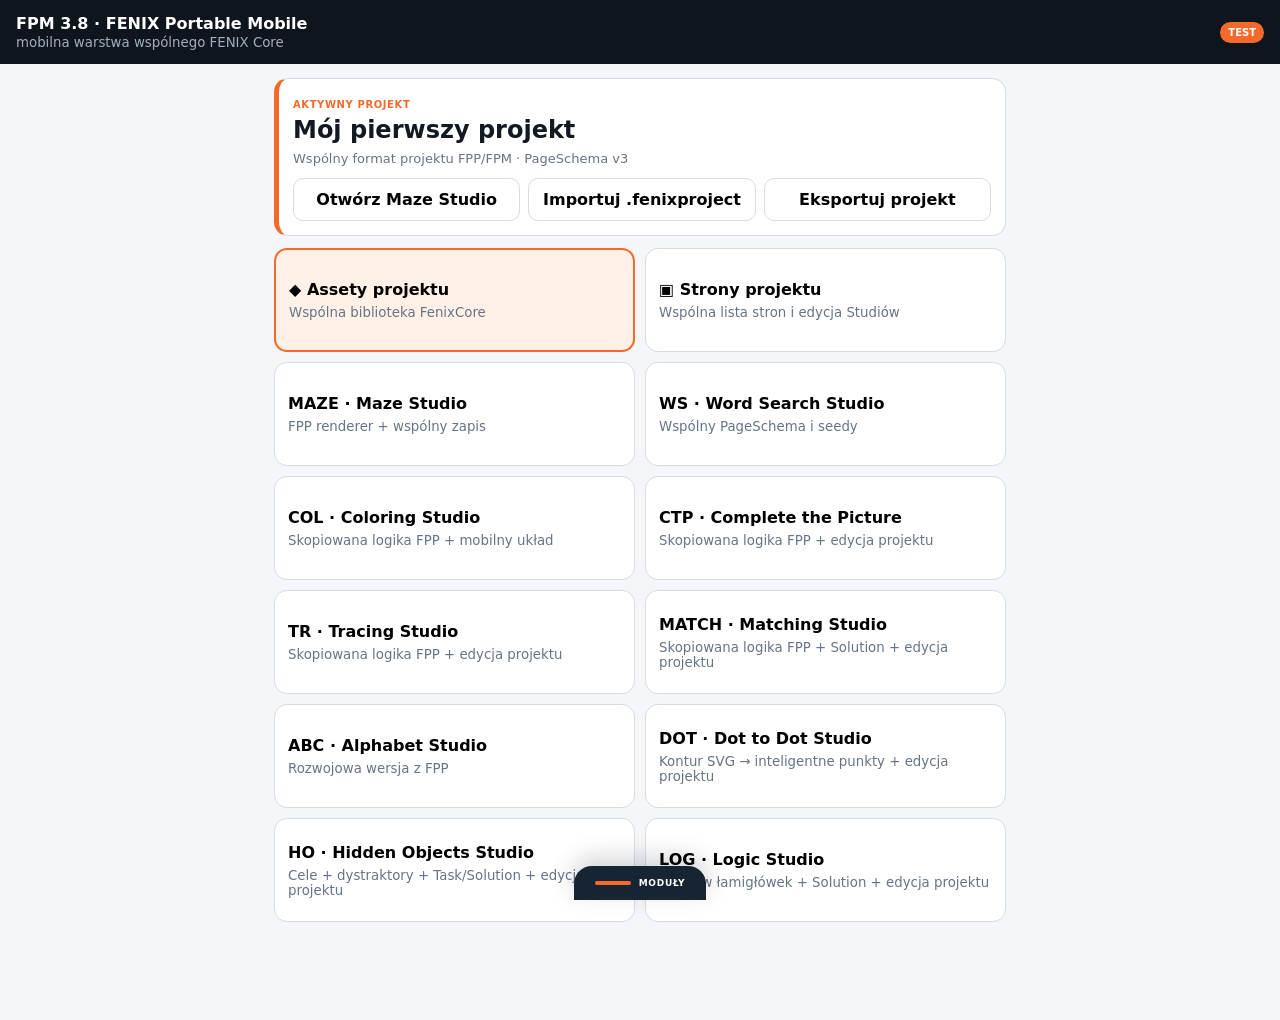
==== index.html @ 890e8851 "Expose Logic Studio on FPM dashboard" ====
<!doctype html><html lang="pl"><head><meta charset="utf-8"><meta name="viewport" content="width=device-width,initial-scale=1,viewport-fit=cover"><meta name="theme-color" content="#0e151c"><title>FPM 3.8 · FENIX Portable Mobile</title><link rel="stylesheet" href="fpm.css?v=13"></head><body><header class="top"><div><strong>FPM 3.8 · FENIX Portable Mobile</strong><small>mobilna warstwa wspólnego FENIX Core</small></div><b>TEST</b></header><nav class="nav"><button class="active" data-view="home">Start</button><button data-view="assets">Assety</button><button data-view="pages">Strony</button><button data-view="maze">Maze</button><button onclick="location.href='word-search.html'">WS</button><button onclick="location.href='coloring.html'">Coloring</button><button onclick="location.href='complete-picture.html'">CTP</button><button onclick="location.href='tracing.html'">Tracing</button><button onclick="location.href='matching.html'">Matching</button><button onclick="location.href='alphabet.html'">Alphabet</button><button onclick="location.href='dot-to-dot.html'">Dot to Dot</button><button onclick="location.href='hidden-objects.html'">Hidden Objects</button><button onclick="location.href='logic.html'">Logic</button></nav><main><section id="home" class="view active"><article class="card hero"><span>AKTYWNY PROJEKT</span><h2 id="projectName">Mój pierwszy projekt</h2><p>Wspólny format projektu FPP/FPM · PageSchema v3</p><div class="actions"><button data-go="maze">Otwórz Maze Studio</button><button id="importProject">Importuj .fenixproject</button><button id="exportProject">Eksportuj projekt</button></div><input id="projectFile" type="file" accept=".fenixproject,.fenixpack,.json,application/json" hidden><div id="projectTransferStatus" class="hint"></div></article><div class="tiles"><button data-go="assets"><b>◆ Assety projektu</b><small>Wspólna biblioteka FenixCore</small></button><button data-go="pages"><b>▣ Strony projektu</b><small>Wspólna lista stron i edycja Studiów</small></button><button data-go="maze"><b>MAZE · Maze Studio</b><small>FPP renderer + wspólny zapis</small></button><button onclick="location.href='word-search.html'"><b>WS · Word Search Studio</b><small>Wspólny PageSchema i seedy</small></button><button onclick="location.href='coloring.html'"><b>COL · Coloring Studio</b><small>Skopiowana logika FPP + mobilny układ</small></button><button onclick="location.href='complete-picture.html'"><b>CTP · Complete the Picture</b><small>Skopiowana logika FPP + edycja projektu</small></button><button onclick="location.href='tracing.html'"><b>TR · Tracing Studio</b><small>Skopiowana logika FPP + edycja projektu</small></button><button onclick="location.href='matching.html'"><b>MATCH · Matching Studio</b><small>Skopiowana logika FPP + Solution + edycja projektu</small></button><button onclick="location.href='alphabet.html'"><b>ABC · Alphabet Studio</b><small>Rozwojowa wersja z FPP</small></button><button onclick="location.href='dot-to-dot.html'"><b>DOT · Dot to Dot Studio</b><small>Kontur SVG → inteligentne punkty + edycja projektu</small></button><button onclick="location.href='hidden-objects.html'"><b>HO · Hidden Objects Studio</b><small>Cele + dystraktory + Task/Solution + edycja projektu</small></button><button onclick="location.href='logic.html'"><b>LOG · Logic Studio</b><small>5 typów łamigłówek + Solution + edycja projektu</small></button></div></section><section id="assets" class="view"><article class="card"><span>ASSETY PROJEKTU</span><h2>Biblioteka projektu</h2><p>Assety zapisują się teraz w FenixCore z rolami Gameplay / Content / Deco.</p><input id="assetInput" type="file" accept="image/*" multiple><div id="assetStatus"></div></article><div id="assetGrid" class="assets"></div></section><section id="pages" class="view"><article class="card"><span>AKTUALNY PROJEKT</span><h2>Strony projektu</h2><p>Każda aktywna strona ma jednoznaczny przycisk Edytuj oraz osobny przycisk Usuń z projektu.</p></article><div id="pageList"></div></section><section id="maze" class="view"><article class="card"><span>MAZE STUDIO · SHARED CORE</span><h2>Projektant labiryntu</h2><p>Mobilny interfejs korzysta z FPP Maze oraz wspólnego FenixCore/PageSchema.</p></article><details open><summary>Treść strony</summary><div class="fields"><label>Tytuł<input id="title" value="Find the Way!"></label><label>Instrukcja<input id="instruction" placeholder="Follow the maze."></label></div></details><details open><summary>Labirynt</summary><div class="fields"><label>Grupa wiekowa<select id="age"><option value="4-6">4–6</option><option value="5-7">5–7</option><option value="6-8">6–8</option></select></label><label>Poziom trudności<select id="difficulty"><option value="easy">Łatwy</option><option value="medium">Średni</option><option value="hard">Trudny</option><option value="custom">Własny</option></select></label><label>Kolumny<input id="cols" type="number" min="6" max="45" value="12"></label><label>Wiersze<input id="rows" type="number" min="8" max="58" value="16"></label><label>Grubość ścian<input id="lineWidth" type="number" min="2" max="12" value="7"></label><label>Start i meta<select id="endpointMode"><option value="random">Losowo</option><option value="left-right">Lewo → prawo</option><option value="top-bottom">Góra → dół</option><option value="corners">Narożniki</option></select></label><label>Styl ścian<select id="wallStyle"><option value="clean">Czyste</option><option value="rounded">Zaokrąglone</option><option value="marker">Marker</option><option value="pencil">Kredka</option><option value="hand">Ręcznie rysowane</option></select></label><label>Seed<input id="seed" type="number" value="1"></label></div><p id="difficultyInfo" class="hint"></p></details><details open><summary>Assety labiryntu</summary><div class="fields"><label>START<select id="startAsset"></select></label><label>Skala START (%)<input id="startScale" type="number" min="40" max="180" value="100"></label><label>META<select id="goalAsset"></select></label><label>Skala META (%)<input id="goalScale" type="number" min="40" max="180" value="100"></label><label>DECO<select id="decoAsset"></select></label><label>Liczba Deco<input id="decoCount" type="number" min="0" max="10" value="0"></label><label>Skala Deco (%)<input id="decoScale" type="number" min="30" max="160" value="80"></label></div></details><details><summary>Układ strony i rozwiązanie</summary><div class="fields"><label>Skala labiryntu (%)<input id="mazeScale" type="number" min="55" max="100" value="92"></label><label>Margines boczny<input id="sideMargin" type="number" min="35" max="150" value="80"></label><label>Margines górny<input id="topMargin" type="number" min="120" max="300" value="170"></label><label>Margines dolny<input id="bottomMargin" type="number" min="55" max="180" value="90"></label><label>Rozwiązanie<select id="solution"><option value="no">Bez rozwiązania</option><option value="yes">Pokaż rozwiązanie</option></select></label></div></details><div class="preview"><canvas id="mazeCanvas" width="900" height="1165"></canvas><div id="mazeStatus"></div></div><div class="actions"><button id="variant">Nowy wariant</button><button id="savePage" class="primary">Dodaj do Stron projektu</button></div></section></main><script src="core/page-schema.js?v=3"></script><script src="core/fenix-core.js?v=3"></script><script src="maze-core.js?v=1"></script><script src="fpm.js?v=15"></script><script src="fpm-routing.js?v=12"></script><script src="project-transfer.js?v=1"></script><script src="fpm-shell.js?v=12"></script><script src="ctp-addon.js?v=1"></script></body></html>
---- fpm.css ----
:root{--bg:#f4f6f9;--panel:#fff;--line:#d6dde5;--text:#131922;--muted:#667485;--dark:#0e151c;--orange:#f56a2a;--soft:#fff0e8}*{box-sizing:border-box}body{margin:0;font-family:Inter,system-ui,-apple-system,Segoe UI,sans-serif;background:var(--bg);color:var(--text);padding-bottom:84px}button,input,select{font:inherit}.top{position:sticky;top:0;z-index:20;background:var(--dark);color:#fff;padding:14px 16px;display:flex;justify-content:space-between;align-items:center}.top div{display:grid;gap:2px}.top small{color:#9fb0c0}.top>b{font-size:10px;background:var(--orange);padding:5px 8px;border-radius:999px}.nav{display:none!important}main{padding:14px;max-width:760px;margin:auto}.view{display:none}.view.active{display:block}.card,details{background:var(--panel);border:1px solid var(--line);border-radius:14px;padding:14px;margin-bottom:12px}.hero{border-left:5px solid var(--orange)}.card>span{font-size:10px;font-weight:900;color:var(--orange);letter-spacing:.06em}.card h2{margin:4px 0 7px}.card p{margin:0 0 12px;color:var(--muted);font-size:13px}.card button,.actions button{border:1px solid var(--line);border-radius:10px;padding:11px 13px;background:#fff;font-weight:800}.primary{background:var(--orange)!important;border-color:var(--orange)!important;color:#fff}.tiles{display:grid;grid-template-columns:1fr 1fr;gap:10px}.tiles button{min-height:104px;text-align:left;border:1px solid var(--line);border-radius:13px;background:#fff;padding:13px}.tiles button:first-child{border:2px solid var(--orange);background:var(--soft)}.tiles b,.tiles small{display:block}.tiles small{margin-top:6px;color:var(--muted)}.assets{display:grid;grid-template-columns:1fr 1fr;gap:10px}.asset{background:#fff;border:1px solid var(--line);border-radius:12px;padding:8px}.asset img{width:100%;aspect-ratio:1;object-fit:contain;border-radius:8px}.roles{display:flex;gap:5px;flex-wrap:wrap;margin-top:6px}.roles button{border:1px solid var(--line);background:#fff;border-radius:8px;padding:6px;font-size:10px}.roles button.on{background:var(--soft);border-color:var(--orange)}details{padding:0}summary{padding:13px;font-weight:900}details>div{padding:0 13px 13px}.fields{display:grid;grid-template-columns:1fr 1fr;gap:9px}.fields label{font-size:12px;font-weight:800;color:#4d5a68}.fields input,.fields select{width:100%;margin-top:5px;padding:9px;border:1px solid var(--line);border-radius:9px;background:#fff}.preview{background:#dfe5eb;padding:10px;border-radius:13px;margin:12px 0}.preview canvas{display:block;width:100%;height:auto;background:#fff;border-radius:8px}.preview div{font-size:12px;color:#168b67;margin-top:7px}.actions{display:flex;gap:8px}.actions button{flex:1}.page{background:#fff;border:1px solid var(--line);border-radius:12px;padding:12px;margin-bottom:8px}.page small{display:block;margin-top:4px;color:var(--muted)}#assetStatus{font-size:12px;color:#168b67;margin-top:8px}
/* FPM 2.2 — aktywna belka modułów wysuwana od dołu */
.fpm-active-bar{position:fixed;left:50%;bottom:max(0px,env(safe-area-inset-bottom));transform:translateX(-50%);z-index:1000;width:min(100%,760px);display:grid;justify-items:center;pointer-events:none}.fpm-bar-handle{pointer-events:auto;width:132px;height:34px;border:0;border-radius:18px 18px 0 0;background:#172431;color:#fff;box-shadow:0 -8px 24px #0710192f;display:flex;align-items:center;justify-content:center;gap:8px;padding:0 14px}.fpm-bar-handle span{display:block;width:36px;height:4px;border-radius:999px;background:#f56a2a}.fpm-bar-handle small{font-size:9px;font-weight:900;letter-spacing:.08em}.fpm-bar-content{pointer-events:auto;width:100%;max-height:0;overflow:hidden;opacity:0;transform:translateY(18px);transition:max-height .28s ease,opacity .2s ease,transform .24s ease;background:#172431;border-radius:22px 22px 0 0;box-shadow:0 -18px 44px #0710194d}.fpm-active-bar.open .fpm-bar-content{max-height:320px;opacity:1;transform:none}.fpm-active-bar.open .fpm-bar-handle{border-radius:18px 18px 0 0}.fpm-bar-utility{display:grid;grid-template-columns:repeat(3,minmax(0,1fr));gap:6px;padding:10px 10px 6px}.fpm-bar-utility button{border:0;border-radius:12px;background:#223446;color:#dbe5ed;min-height:48px;display:grid;place-items:center;gap:1px;padding:5px}.fpm-bar-utility button span{font-size:18px;line-height:1}.fpm-bar-utility button small{font-size:10px;font-weight:800}.fpm-bar-label{padding:6px 12px 5px;color:#8ea0b1;font-size:9px;font-weight:900;letter-spacing:.1em}.fpm-module-strip{display:flex;gap:8px;overflow-x:auto;padding:0 10px 14px;scroll-snap-type:x proximity;-webkit-overflow-scrolling:touch}.fpm-module-strip::-webkit-scrollbar{display:none}.fpm-module-strip button{scroll-snap-align:start;flex:0 0 136px;min-height:78px;border:1px solid #ffffff12;background:#0f1a24;color:#eef4f8;border-radius:14px;padding:10px;display:grid;align-content:center;gap:3px;text-align:left;position:relative}.fpm-module-strip button b{font-size:10px;color:#ff8a52;letter-spacing:.05em}.fpm-module-strip button span{font-size:12px;font-weight:800}.fpm-module-strip button em{font-style:normal;font-size:8px;color:#8ea0b1}.fpm-module-strip button:not(.soon):active{transform:scale(.98);background:#1d2b38}.fpm-module-strip button.soon{opacity:.42}.fpm-module-strip button.soon::after{content:"";position:absolute;inset:0;border-radius:14px;background:linear-gradient(135deg,#ffffff05,#ffffff00)}
@media(max-width:520px){.tiles,.fields{grid-template-columns:1fr}.assets{grid-template-columns:1fr 1fr}main{padding:11px}.fpm-active-bar{width:100%}.fpm-bar-content{border-radius:20px 20px 0 0}.fpm-module-strip button{flex-basis:128px}.fpm-bar-utility{padding-inline:8px}}
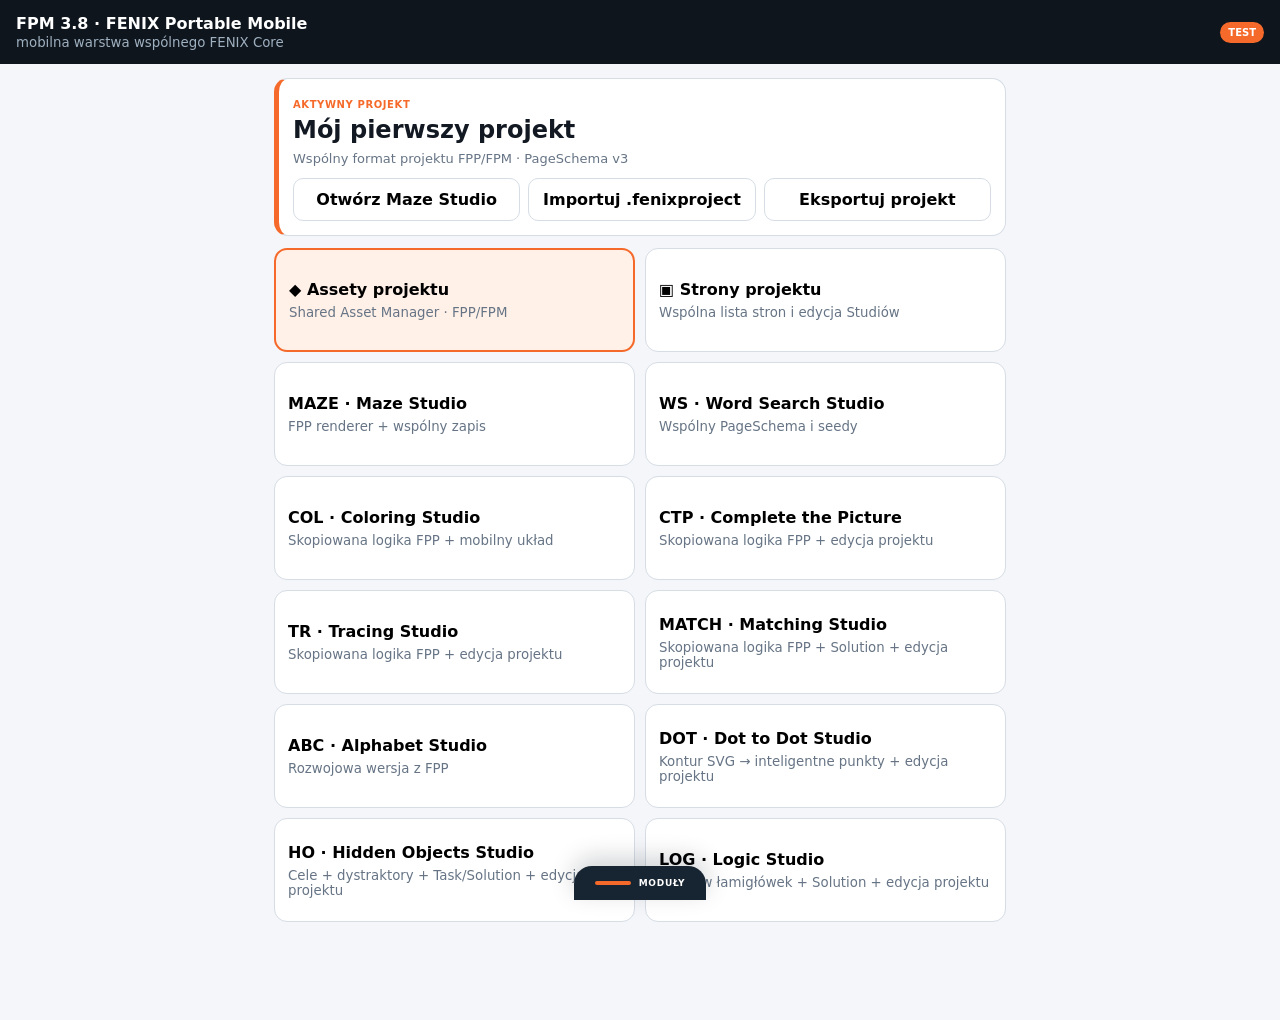
==== commit 85d18f01: "Activate shared asset manager in FPM" ====
--- a/index.html
+++ b/index.html
@@ -1 +1 @@
-<!doctype html><html lang="pl"><head><meta charset="utf-8"><meta name="viewport" content="width=device-width,initial-scale=1,viewport-fit=cover"><meta name="theme-color" content="#0e151c"><title>FPM 3.8 · FENIX Portable Mobile</title><link rel="stylesheet" href="fpm.css?v=13"></head><body><header class="top"><div><strong>FPM 3.8 · FENIX Portable Mobile</strong><small>mobilna warstwa wspólnego FENIX Core</small></div><b>TEST</b></header><nav class="nav"><button class="active" data-view="home">Start</button><button data-view="assets">Assety</button><button data-view="pages">Strony</button><button data-view="maze">Maze</button><button onclick="location.href='word-search.html'">WS</button><button onclick="location.href='coloring.html'">Coloring</button><button onclick="location.href='complete-picture.html'">CTP</button><button onclick="location.href='tracing.html'">Tracing</button><button onclick="location.href='matching.html'">Matching</button><button onclick="location.href='alphabet.html'">Alphabet</button><button onclick="location.href='dot-to-dot.html'">Dot to Dot</button><button onclick="location.href='hidden-objects.html'">Hidden Objects</button><button onclick="location.href='logic.html'">Logic</button></nav><main><section id="home" class="view active"><article class="card hero"><span>AKTYWNY PROJEKT</span><h2 id="projectName">Mój pierwszy projekt</h2><p>Wspólny format projektu FPP/FPM · PageSchema v3</p><div class="actions"><button data-go="maze">Otwórz Maze Studio</button><button id="importProject">Importuj .fenixproject</button><button id="exportProject">Eksportuj projekt</button></div><input id="projectFile" type="file" accept=".fenixproject,.fenixpack,.json,application/json" hidden><div id="projectTransferStatus" class="hint"></div></article><div class="tiles"><button data-go="assets"><b>◆ Assety projektu</b><small>Wspólna biblioteka FenixCore</small></button><button data-go="pages"><b>▣ Strony projektu</b><small>Wspólna lista stron i edycja Studiów</small></button><button data-go="maze"><b>MAZE · Maze Studio</b><small>FPP renderer + wspólny zapis</small></button><button onclick="location.href='word-search.html'"><b>WS · Word Search Studio</b><small>Wspólny PageSchema i seedy</small></button><button onclick="location.href='coloring.html'"><b>COL · Coloring Studio</b><small>Skopiowana logika FPP + mobilny układ</small></button><button onclick="location.href='complete-picture.html'"><b>CTP · Complete the Picture</b><small>Skopiowana logika FPP + edycja projektu</small></button><button onclick="location.href='tracing.html'"><b>TR · Tracing Studio</b><small>Skopiowana logika FPP + edycja projektu</small></button><button onclick="location.href='matching.html'"><b>MATCH · Matching Studio</b><small>Skopiowana logika FPP + Solution + edycja projektu</small></button><button onclick="location.href='alphabet.html'"><b>ABC · Alphabet Studio</b><small>Rozwojowa wersja z FPP</small></button><button onclick="location.href='dot-to-dot.html'"><b>DOT · Dot to Dot Studio</b><small>Kontur SVG → inteligentne punkty + edycja projektu</small></button><button onclick="location.href='hidden-objects.html'"><b>HO · Hidden Objects Studio</b><small>Cele + dystraktory + Task/Solution + edycja projektu</small></button><button onclick="location.href='logic.html'"><b>LOG · Logic Studio</b><small>5 typów łamigłówek + Solution + edycja projektu</small></button></div></section><section id="assets" class="view"><article class="card"><span>ASSETY PROJEKTU</span><h2>Biblioteka projektu</h2><p>Assety zapisują się teraz w FenixCore z rolami Gameplay / Content / Deco.</p><input id="assetInput" type="file" accept="image/*" multiple><div id="assetStatus"></div></article><div id="assetGrid" class="assets"></div></section><section id="pages" class="view"><article class="card"><span>AKTUALNY PROJEKT</span><h2>Strony projektu</h2><p>Każda aktywna strona ma jednoznaczny przycisk Edytuj oraz osobny przycisk Usuń z projektu.</p></article><div id="pageList"></div></section><section id="maze" class="view"><article class="card"><span>MAZE STUDIO · SHARED CORE</span><h2>Projektant labiryntu</h2><p>Mobilny interfejs korzysta z FPP Maze oraz wspólnego FenixCore/PageSchema.</p></article><details open><summary>Treść strony</summary><div class="fields"><label>Tytuł<input id="title" value="Find the Way!"></label><label>Instrukcja<input id="instruction" placeholder="Follow the maze."></label></div></details><details open><summary>Labirynt</summary><div class="fields"><label>Grupa wiekowa<select id="age"><option value="4-6">4–6</option><option value="5-7">5–7</option><option value="6-8">6–8</option></select></label><label>Poziom trudności<select id="difficulty"><option value="easy">Łatwy</option><option value="medium">Średni</option><option value="hard">Trudny</option><option value="custom">Własny</option></select></label><label>Kolumny<input id="cols" type="number" min="6" max="45" value="12"></label><label>Wiersze<input id="rows" type="number" min="8" max="58" value="16"></label><label>Grubość ścian<input id="lineWidth" type="number" min="2" max="12" value="7"></label><label>Start i meta<select id="endpointMode"><option value="random">Losowo</option><option value="left-right">Lewo → prawo</option><option value="top-bottom">Góra → dół</option><option value="corners">Narożniki</option></select></label><label>Styl ścian<select id="wallStyle"><option value="clean">Czyste</option><option value="rounded">Zaokrąglone</option><option value="marker">Marker</option><option value="pencil">Kredka</option><option value="hand">Ręcznie rysowane</option></select></label><label>Seed<input id="seed" type="number" value="1"></label></div><p id="difficultyInfo" class="hint"></p></details><details open><summary>Assety labiryntu</summary><div class="fields"><label>START<select id="startAsset"></select></label><label>Skala START (%)<input id="startScale" type="number" min="40" max="180" value="100"></label><label>META<select id="goalAsset"></select></label><label>Skala META (%)<input id="goalScale" type="number" min="40" max="180" value="100"></label><label>DECO<select id="decoAsset"></select></label><label>Liczba Deco<input id="decoCount" type="number" min="0" max="10" value="0"></label><label>Skala Deco (%)<input id="decoScale" type="number" min="30" max="160" value="80"></label></div></details><details><summary>Układ strony i rozwiązanie</summary><div class="fields"><label>Skala labiryntu (%)<input id="mazeScale" type="number" min="55" max="100" value="92"></label><label>Margines boczny<input id="sideMargin" type="number" min="35" max="150" value="80"></label><label>Margines górny<input id="topMargin" type="number" min="120" max="300" value="170"></label><label>Margines dolny<input id="bottomMargin" type="number" min="55" max="180" value="90"></label><label>Rozwiązanie<select id="solution"><option value="no">Bez rozwiązania</option><option value="yes">Pokaż rozwiązanie</option></select></label></div></details><div class="preview"><canvas id="mazeCanvas" width="900" height="1165"></canvas><div id="mazeStatus"></div></div><div class="actions"><button id="variant">Nowy wariant</button><button id="savePage" class="primary">Dodaj do Stron projektu</button></div></section></main><script src="core/page-schema.js?v=3"></script><script src="core/fenix-core.js?v=3"></script><script src="maze-core.js?v=1"></script><script src="fpm.js?v=15"></script><script src="fpm-routing.js?v=12"></script><script src="project-transfer.js?v=1"></script><script src="fpm-shell.js?v=12"></script><script src="ctp-addon.js?v=1"></script></body></html>+<!doctype html><html lang="pl"><head><meta charset="utf-8"><meta name="viewport" content="width=device-width,initial-scale=1,viewport-fit=cover"><meta name="theme-color" content="#0e151c"><title>FPM 3.8 · FENIX Portable Mobile</title><link rel="stylesheet" href="fpm.css?v=13"><link rel="stylesheet" href="asset-manager-mobile.css?v=1"></head><body><header class="top"><div><strong>FPM 3.8 · FENIX Portable Mobile</strong><small>mobilna warstwa wspólnego FENIX Core</small></div><b>TEST</b></header><nav class="nav"><button class="active" data-view="home">Start</button><button data-view="assets">Assety</button><button data-view="pages">Strony</button><button data-view="maze">Maze</button><button onclick="location.href='word-search.html'">WS</button><button onclick="location.href='coloring.html'">Coloring</button><button onclick="location.href='complete-picture.html'">CTP</button><button onclick="location.href='tracing.html'">Tracing</button><button onclick="location.href='matching.html'">Matching</button><button onclick="location.href='alphabet.html'">Alphabet</button><button onclick="location.href='dot-to-dot.html'">Dot to Dot</button><button onclick="location.href='hidden-objects.html'">Hidden Objects</button><button onclick="location.href='logic.html'">Logic</button></nav><main><section id="home" class="view active"><article class="card hero"><span>AKTYWNY PROJEKT</span><h2 id="projectName">Mój pierwszy projekt</h2><p>Wspólny format projektu FPP/FPM · PageSchema v3</p><div class="actions"><button data-go="maze">Otwórz Maze Studio</button><button id="importProject">Importuj .fenixproject</button><button id="exportProject">Eksportuj projekt</button></div><input id="projectFile" type="file" accept=".fenixproject,.fenixpack,.json,application/json" hidden><div id="projectTransferStatus" class="hint"></div></article><div class="tiles"><button data-go="assets"><b>◆ Assety projektu</b><small>Shared Asset Manager · FPP/FPM</small></button><button data-go="pages"><b>▣ Strony projektu</b><small>Wspólna lista stron i edycja Studiów</small></button><button data-go="maze"><b>MAZE · Maze Studio</b><small>FPP renderer + wspólny zapis</small></button><button onclick="location.href='word-search.html'"><b>WS · Word Search Studio</b><small>Wspólny PageSchema i seedy</small></button><button onclick="location.href='coloring.html'"><b>COL · Coloring Studio</b><small>Skopiowana logika FPP + mobilny układ</small></button><button onclick="location.href='complete-picture.html'"><b>CTP · Complete the Picture</b><small>Skopiowana logika FPP + edycja projektu</small></button><button onclick="location.href='tracing.html'"><b>TR · Tracing Studio</b><small>Skopiowana logika FPP + edycja projektu</small></button><button onclick="location.href='matching.html'"><b>MATCH · Matching Studio</b><small>Skopiowana logika FPP + Solution + edycja projektu</small></button><button onclick="location.href='alphabet.html'"><b>ABC · Alphabet Studio</b><small>Rozwojowa wersja z FPP</small></button><button onclick="location.href='dot-to-dot.html'"><b>DOT · Dot to Dot Studio</b><small>Kontur SVG → inteligentne punkty + edycja projektu</small></button><button onclick="location.href='hidden-objects.html'"><b>HO · Hidden Objects Studio</b><small>Cele + dystraktory + Task/Solution + edycja projektu</small></button><button onclick="location.href='logic.html'"><b>LOG · Logic Studio</b><small>5 typów łamigłówek + Solution + edycja projektu</small></button></div></section><section id="assets" class="view"><article class="card"><span>ASSETY PROJEKTU</span><h2>Biblioteka projektu</h2><p>Ładuję wspólny Asset Manager FPP/FPM…</p><div id="assetStatus"></div></article><div id="assetGrid" class="assets"></div></section><section id="pages" class="view"><article class="card"><span>AKTUALNY PROJEKT</span><h2>Strony projektu</h2><p>Każda aktywna strona ma jednoznaczny przycisk Edytuj oraz osobny przycisk Usuń z projektu.</p></article><div id="pageList"></div></section><section id="maze" class="view"><article class="card"><span>MAZE STUDIO · SHARED CORE</span><h2>Projektant labiryntu</h2><p>Mobilny interfejs korzysta z FPP Maze oraz wspólnego FenixCore/PageSchema.</p></article><details open><summary>Treść strony</summary><div class="fields"><label>Tytuł<input id="title" value="Find the Way!"></label><label>Instrukcja<input id="instruction" placeholder="Follow the maze."></label></div></details><details open><summary>Labirynt</summary><div class="fields"><label>Grupa wiekowa<select id="age"><option value="4-6">4–6</option><option value="5-7">5–7</option><option value="6-8">6–8</option></select></label><label>Poziom trudności<select id="difficulty"><option value="easy">Łatwy</option><option value="medium">Średni</option><option value="hard">Trudny</option><option value="custom">Własny</option></select></label><label>Kolumny<input id="cols" type="number" min="6" max="45" value="12"></label><label>Wiersze<input id="rows" type="number" min="8" max="58" value="16"></label><label>Grubość ścian<input id="lineWidth" type="number" min="2" max="12" value="7"></label><label>Start i meta<select id="endpointMode"><option value="random">Losowo</option><option value="left-right">Lewo → prawo</option><option value="top-bottom">Góra → dół</option><option value="corners">Narożniki</option></select></label><label>Styl ścian<select id="wallStyle"><option value="clean">Czyste</option><option value="rounded">Zaokrąglone</option><option value="marker">Marker</option><option value="pencil">Kredka</option><option value="hand">Ręcznie rysowane</option></select></label><label>Seed<input id="seed" type="number" value="1"></label></div><p id="difficultyInfo" class="hint"></p></details><details open><summary>Assety labiryntu</summary><div class="fields"><label>START<select id="startAsset"></select></label><label>Skala START (%)<input id="startScale" type="number" min="40" max="180" value="100"></label><label>META<select id="goalAsset"></select></label><label>Skala META (%)<input id="goalScale" type="number" min="40" max="180" value="100"></label><label>DECO<select id="decoAsset"></select></label><label>Liczba Deco<input id="decoCount" type="number" min="0" max="10" value="0"></label><label>Skala Deco (%)<input id="decoScale" type="number" min="30" max="160" value="80"></label></div></details><details><summary>Układ strony i rozwiązanie</summary><div class="fields"><label>Skala labiryntu (%)<input id="mazeScale" type="number" min="55" max="100" value="92"></label><label>Margines boczny<input id="sideMargin" type="number" min="35" max="150" value="80"></label><label>Margines górny<input id="topMargin" type="number" min="120" max="300" value="170"></label><label>Margines dolny<input id="bottomMargin" type="number" min="55" max="180" value="90"></label><label>Rozwiązanie<select id="solution"><option value="no">Bez rozwiązania</option><option value="yes">Pokaż rozwiązanie</option></select></label></div></details><div class="preview"><canvas id="mazeCanvas" width="900" height="1165"></canvas><div id="mazeStatus"></div></div><div class="actions"><button id="variant">Nowy wariant</button><button id="savePage" class="primary">Dodaj do Stron projektu</button></div></section></main><script src="core/page-schema.js?v=3"></script><script src="core/fenix-core.js?v=3"></script><script src="core/asset-validator.js?v=1"></script><script src="core/asset-manager.js?v=1"></script><script src="maze-core.js?v=2"></script><script src="fpm.js?v=16"></script><script src="fpm-routing.js?v=15"></script><script src="project-transfer.js?v=2"></script><script src="asset-manager-mobile.js?v=1"></script><script src="fpm-shell.js?v=12"></script><script src="ctp-addon.js?v=1"></script></body></html>
--- a/asset-manager-mobile.css
+++ b/asset-manager-mobile.css
@@ -0,0 +1 @@
+.asset-manager-head p{margin-bottom:10px}.am-toolbar{display:grid;grid-template-columns:1fr 1fr;gap:10px}.am-toolbar label{display:grid;gap:5px;font-size:12px;font-weight:800}.am-toolbar input,.am-toolbar select{width:100%;padding:9px;border:1px solid var(--line);border-radius:9px;background:#fff;font:inherit}.am-meta{grid-column:1/-1;display:flex;justify-content:space-between;gap:8px;font-size:12px;font-weight:800}.am-status{margin-top:10px;padding:9px 10px;border-radius:9px;background:var(--soft);font-size:12px;font-weight:800}.am-status[data-status="ok"]{color:#2d7146}.am-status[data-status="warning"]{color:#9a5a18}.am-status[data-status="error"]{color:#a9361d}.am-bulk{display:grid;gap:10px}.am-bulk-head{display:flex;align-items:center;justify-content:space-between;gap:8px}.am-grid{display:grid;grid-template-columns:repeat(2,minmax(0,1fr));gap:10px}.am-card{position:relative;border:1px solid var(--line);border-radius:12px;background:var(--card);overflow:hidden}.am-card.selected{outline:2px solid #d56c2c}.am-card>img{width:100%;aspect-ratio:1;object-fit:contain;background:#fff}.am-select{position:absolute;right:8px;top:8px;z-index:2;border-radius:999px;min-width:34px;height:34px;font-weight:900}.am-card-body{padding:9px;display:grid;gap:7px}.am-title{display:flex;align-items:center;justify-content:space-between;gap:6px}.am-title strong{min-width:0;overflow:hidden;text-overflow:ellipsis;white-space:nowrap}.am-validation{font-size:10px;font-weight:900;padding:3px 6px;border-radius:999px;background:var(--soft)}.am-validation.ok{color:#2d7146}.am-validation.warning{color:#9a5a18}.am-validation.error{color:#a9361d}.am-card small{font-size:10px;line-height:1.35;color:var(--muted)}.am-card p{font-size:11px;line-height:1.35;margin:0;color:var(--muted)}.am-roles{display:flex;flex-wrap:wrap;gap:5px}.am-roles button{padding:6px 7px;font-size:10px}.am-roles button.on{outline:2px solid #d56c2c}.am-card .actions{display:grid;grid-template-columns:1fr 1fr;gap:5px}.am-card .actions .danger{grid-column:1/-1}.am-empty{grid-column:1/-1}@media(max-width:520px){.am-toolbar{grid-template-columns:1fr}.am-meta{grid-column:1}.am-grid{grid-template-columns:1fr}.am-bulk-head{align-items:flex-start;flex-direction:column}}
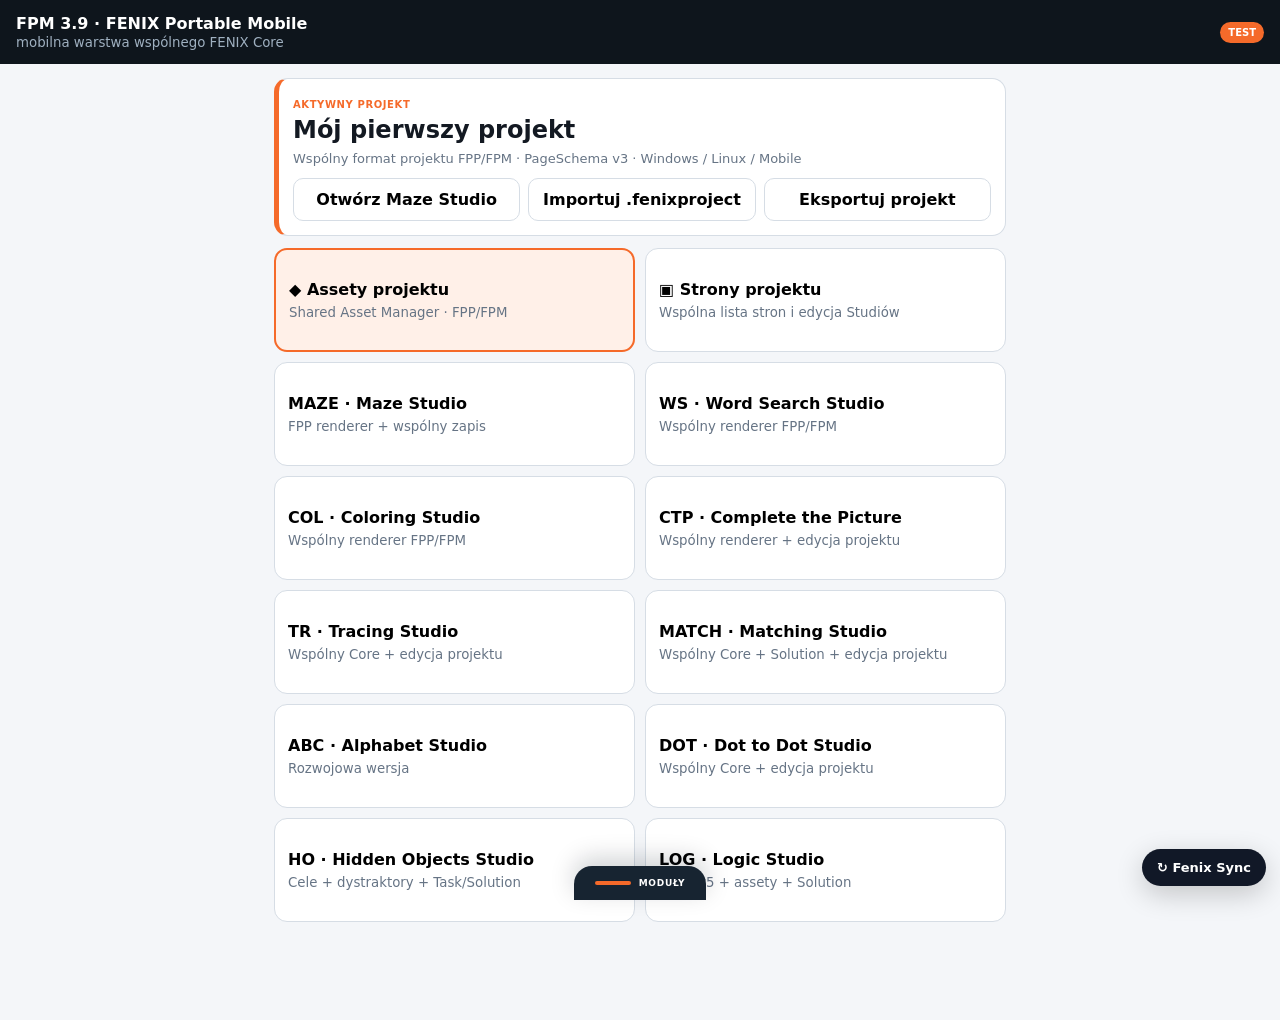
==== commit 61d88120: "Enable Fenix Sync on FPM dashboard" ====
--- a/index.html
+++ b/index.html
@@ -1 +1 @@
-<!doctype html><html lang="pl"><head><meta charset="utf-8"><meta name="viewport" content="width=device-width,initial-scale=1,viewport-fit=cover"><meta name="theme-color" content="#0e151c"><title>FPM 3.8 · FENIX Portable Mobile</title><link rel="stylesheet" href="fpm.css?v=13"><link rel="stylesheet" href="asset-manager-mobile.css?v=1"></head><body><header class="top"><div><strong>FPM 3.8 · FENIX Portable Mobile</strong><small>mobilna warstwa wspólnego FENIX Core</small></div><b>TEST</b></header><nav class="nav"><button class="active" data-view="home">Start</button><button data-view="assets">Assety</button><button data-view="pages">Strony</button><button data-view="maze">Maze</button><button onclick="location.href='word-search.html'">WS</button><button onclick="location.href='coloring.html'">Coloring</button><button onclick="location.href='complete-picture.html'">CTP</button><button onclick="location.href='tracing.html'">Tracing</button><button onclick="location.href='matching.html'">Matching</button><button onclick="location.href='alphabet.html'">Alphabet</button><button onclick="location.href='dot-to-dot.html'">Dot to Dot</button><button onclick="location.href='hidden-objects.html'">Hidden Objects</button><button onclick="location.href='logic.html'">Logic</button></nav><main><section id="home" class="view active"><article class="card hero"><span>AKTYWNY PROJEKT</span><h2 id="projectName">Mój pierwszy projekt</h2><p>Wspólny format projektu FPP/FPM · PageSchema v3</p><div class="actions"><button data-go="maze">Otwórz Maze Studio</button><button id="importProject">Importuj .fenixproject</button><button id="exportProject">Eksportuj projekt</button></div><input id="projectFile" type="file" accept=".fenixproject,.fenixpack,.json,application/json" hidden><div id="projectTransferStatus" class="hint"></div></article><div class="tiles"><button data-go="assets"><b>◆ Assety projektu</b><small>Shared Asset Manager · FPP/FPM</small></button><button data-go="pages"><b>▣ Strony projektu</b><small>Wspólna lista stron i edycja Studiów</small></button><button data-go="maze"><b>MAZE · Maze Studio</b><small>FPP renderer + wspólny zapis</small></button><button onclick="location.href='word-search.html'"><b>WS · Word Search Studio</b><small>Wspólny PageSchema i seedy</small></button><button onclick="location.href='coloring.html'"><b>COL · Coloring Studio</b><small>Skopiowana logika FPP + mobilny układ</small></button><button onclick="location.href='complete-picture.html'"><b>CTP · Complete the Picture</b><small>Skopiowana logika FPP + edycja projektu</small></button><button onclick="location.href='tracing.html'"><b>TR · Tracing Studio</b><small>Skopiowana logika FPP + edycja projektu</small></button><button onclick="location.href='matching.html'"><b>MATCH · Matching Studio</b><small>Skopiowana logika FPP + Solution + edycja projektu</small></button><button onclick="location.href='alphabet.html'"><b>ABC · Alphabet Studio</b><small>Rozwojowa wersja z FPP</small></button><button onclick="location.href='dot-to-dot.html'"><b>DOT · Dot to Dot Studio</b><small>Kontur SVG → inteligentne punkty + edycja projektu</small></button><button onclick="location.href='hidden-objects.html'"><b>HO · Hidden Objects Studio</b><small>Cele + dystraktory + Task/Solution + edycja projektu</small></button><button onclick="location.href='logic.html'"><b>LOG · Logic Studio</b><small>5 typów łamigłówek + Solution + edycja projektu</small></button></div></section><section id="assets" class="view"><article class="card"><span>ASSETY PROJEKTU</span><h2>Biblioteka projektu</h2><p>Ładuję wspólny Asset Manager FPP/FPM…</p><div id="assetStatus"></div></article><div id="assetGrid" class="assets"></div></section><section id="pages" class="view"><article class="card"><span>AKTUALNY PROJEKT</span><h2>Strony projektu</h2><p>Każda aktywna strona ma jednoznaczny przycisk Edytuj oraz osobny przycisk Usuń z projektu.</p></article><div id="pageList"></div></section><section id="maze" class="view"><article class="card"><span>MAZE STUDIO · SHARED CORE</span><h2>Projektant labiryntu</h2><p>Mobilny interfejs korzysta z FPP Maze oraz wspólnego FenixCore/PageSchema.</p></article><details open><summary>Treść strony</summary><div class="fields"><label>Tytuł<input id="title" value="Find the Way!"></label><label>Instrukcja<input id="instruction" placeholder="Follow the maze."></label></div></details><details open><summary>Labirynt</summary><div class="fields"><label>Grupa wiekowa<select id="age"><option value="4-6">4–6</option><option value="5-7">5–7</option><option value="6-8">6–8</option></select></label><label>Poziom trudności<select id="difficulty"><option value="easy">Łatwy</option><option value="medium">Średni</option><option value="hard">Trudny</option><option value="custom">Własny</option></select></label><label>Kolumny<input id="cols" type="number" min="6" max="45" value="12"></label><label>Wiersze<input id="rows" type="number" min="8" max="58" value="16"></label><label>Grubość ścian<input id="lineWidth" type="number" min="2" max="12" value="7"></label><label>Start i meta<select id="endpointMode"><option value="random">Losowo</option><option value="left-right">Lewo → prawo</option><option value="top-bottom">Góra → dół</option><option value="corners">Narożniki</option></select></label><label>Styl ścian<select id="wallStyle"><option value="clean">Czyste</option><option value="rounded">Zaokrąglone</option><option value="marker">Marker</option><option value="pencil">Kredka</option><option value="hand">Ręcznie rysowane</option></select></label><label>Seed<input id="seed" type="number" value="1"></label></div><p id="difficultyInfo" class="hint"></p></details><details open><summary>Assety labiryntu</summary><div class="fields"><label>START<select id="startAsset"></select></label><label>Skala START (%)<input id="startScale" type="number" min="40" max="180" value="100"></label><label>META<select id="goalAsset"></select></label><label>Skala META (%)<input id="goalScale" type="number" min="40" max="180" value="100"></label><label>DECO<select id="decoAsset"></select></label><label>Liczba Deco<input id="decoCount" type="number" min="0" max="10" value="0"></label><label>Skala Deco (%)<input id="decoScale" type="number" min="30" max="160" value="80"></label></div></details><details><summary>Układ strony i rozwiązanie</summary><div class="fields"><label>Skala labiryntu (%)<input id="mazeScale" type="number" min="55" max="100" value="92"></label><label>Margines boczny<input id="sideMargin" type="number" min="35" max="150" value="80"></label><label>Margines górny<input id="topMargin" type="number" min="120" max="300" value="170"></label><label>Margines dolny<input id="bottomMargin" type="number" min="55" max="180" value="90"></label><label>Rozwiązanie<select id="solution"><option value="no">Bez rozwiązania</option><option value="yes">Pokaż rozwiązanie</option></select></label></div></details><div class="preview"><canvas id="mazeCanvas" width="900" height="1165"></canvas><div id="mazeStatus"></div></div><div class="actions"><button id="variant">Nowy wariant</button><button id="savePage" class="primary">Dodaj do Stron projektu</button></div></section></main><script src="core/page-schema.js?v=3"></script><script src="core/fenix-core.js?v=3"></script><script src="core/asset-validator.js?v=1"></script><script src="core/asset-manager.js?v=1"></script><script src="maze-core.js?v=2"></script><script src="fpm.js?v=16"></script><script src="fpm-routing.js?v=15"></script><script src="project-transfer.js?v=2"></script><script src="asset-manager-mobile.js?v=1"></script><script src="fpm-shell.js?v=12"></script><script src="ctp-addon.js?v=1"></script></body></html>+<!doctype html><html lang="pl"><head><meta charset="utf-8"><meta name="viewport" content="width=device-width,initial-scale=1,viewport-fit=cover"><meta name="theme-color" content="#0e151c"><title>FPM 3.9 · FENIX Portable Mobile</title><link rel="stylesheet" href="fpm.css?v=13"><link rel="stylesheet" href="asset-manager-mobile.css?v=1"></head><body><header class="top"><div><strong>FPM 3.9 · FENIX Portable Mobile</strong><small>mobilna warstwa wspólnego FENIX Core</small></div><b>TEST</b></header><nav class="nav"><button class="active" data-view="home">Start</button><button data-view="assets">Assety</button><button data-view="pages">Strony</button><button data-view="maze">Maze</button><button onclick="location.href='word-search.html'">WS</button><button onclick="location.href='coloring.html'">Coloring</button><button onclick="location.href='complete-picture.html'">CTP</button><button onclick="location.href='tracing.html'">Tracing</button><button onclick="location.href='matching.html'">Matching</button><button onclick="location.href='alphabet.html'">Alphabet</button><button onclick="location.href='dot-to-dot.html'">Dot to Dot</button><button onclick="location.href='hidden-objects.html'">Hidden Objects</button><button onclick="location.href='logic.html'">Logic</button></nav><main><section id="home" class="view active"><article class="card hero"><span>AKTYWNY PROJEKT</span><h2 id="projectName">Mój pierwszy projekt</h2><p>Wspólny format projektu FPP/FPM · PageSchema v3 · Windows / Linux / Mobile</p><div class="actions"><button data-go="maze">Otwórz Maze Studio</button><button id="importProject">Importuj .fenixproject</button><button id="exportProject">Eksportuj projekt</button></div><input id="projectFile" type="file" accept=".fenixproject,.fenixpack,.json,application/json" hidden><div id="projectTransferStatus" class="hint"></div></article><div class="tiles"><button data-go="assets"><b>◆ Assety projektu</b><small>Shared Asset Manager · FPP/FPM</small></button><button data-go="pages"><b>▣ Strony projektu</b><small>Wspólna lista stron i edycja Studiów</small></button><button data-go="maze"><b>MAZE · Maze Studio</b><small>FPP renderer + wspólny zapis</small></button><button onclick="location.href='word-search.html'"><b>WS · Word Search Studio</b><small>Wspólny renderer FPP/FPM</small></button><button onclick="location.href='coloring.html'"><b>COL · Coloring Studio</b><small>Wspólny renderer FPP/FPM</small></button><button onclick="location.href='complete-picture.html'"><b>CTP · Complete the Picture</b><small>Wspólny renderer + edycja projektu</small></button><button onclick="location.href='tracing.html'"><b>TR · Tracing Studio</b><small>Wspólny Core + edycja projektu</small></button><button onclick="location.href='matching.html'"><b>MATCH · Matching Studio</b><small>Wspólny Core + Solution + edycja projektu</small></button><button onclick="location.href='alphabet.html'"><b>ABC · Alphabet Studio</b><small>Rozwojowa wersja</small></button><button onclick="location.href='dot-to-dot.html'"><b>DOT · Dot to Dot Studio</b><small>Wspólny Core + edycja projektu</small></button><button onclick="location.href='hidden-objects.html'"><b>HO · Hidden Objects Studio</b><small>Cele + dystraktory + Task/Solution</small></button><button onclick="location.href='logic.html'"><b>LOG · Logic Studio</b><small>Logic v5 + assety + Solution</small></button></div></section><section id="assets" class="view"><article class="card"><span>ASSETY PROJEKTU</span><h2>Biblioteka projektu</h2><p>Wspólny Asset Manager FPP/FPM.</p><div id="assetStatus"></div></article><div id="assetGrid" class="assets"></div></section><section id="pages" class="view"><article class="card"><span>AKTUALNY PROJEKT</span><h2>Strony projektu</h2><p>Każda aktywna strona ma jednoznaczny przycisk Edytuj oraz osobny przycisk Usuń z projektu.</p></article><div id="pageList"></div></section><section id="maze" class="view"><article class="card"><span>MAZE STUDIO · SHARED CORE</span><h2>Projektant labiryntu</h2><p>Mobilny interfejs korzysta z tego samego renderera i FenixCore/PageSchema.</p></article><details open><summary>Treść strony</summary><div class="fields"><label>Tytuł<input id="title" value="Find the Way!"></label><label>Instrukcja<input id="instruction" placeholder="Follow the maze."></label></div></details><details open><summary>Labirynt</summary><div class="fields"><label>Grupa wiekowa<select id="age"><option value="4-6">4–6</option><option value="5-7">5–7</option><option value="6-8">6–8</option></select></label><label>Poziom trudności<select id="difficulty"><option value="easy">Łatwy</option><option value="medium">Średni</option><option value="hard">Trudny</option><option value="custom">Własny</option></select></label><label>Kolumny<input id="cols" type="number" min="6" max="45" value="12"></label><label>Wiersze<input id="rows" type="number" min="8" max="58" value="16"></label><label>Grubość ścian<input id="lineWidth" type="number" min="2" max="12" value="7"></label><label>Start i meta<select id="endpointMode"><option value="random">Losowo</option><option value="left-right">Lewo → prawo</option><option value="top-bottom">Góra → dół</option><option value="corners">Narożniki</option></select></label><label>Styl ścian<select id="wallStyle"><option value="clean">Czyste</option><option value="rounded">Zaokrąglone</option><option value="marker">Marker</option><option value="pencil">Kredka</option><option value="hand">Ręcznie rysowane</option></select></label><label>Seed<input id="seed" type="number" value="1"></label></div><p id="difficultyInfo" class="hint"></p></details><details open><summary>Assety labiryntu</summary><div class="fields"><label>START<select id="startAsset"></select></label><label>Skala START (%)<input id="startScale" type="number" min="40" max="180" value="100"></label><label>META<select id="goalAsset"></select></label><label>Skala META (%)<input id="goalScale" type="number" min="40" max="180" value="100"></label><label>DECO<select id="decoAsset"></select></label><label>Liczba Deco<input id="decoCount" type="number" min="0" max="10" value="0"></label><label>Skala Deco (%)<input id="decoScale" type="number" min="30" max="160" value="80"></label></div></details><details><summary>Układ strony i rozwiązanie</summary><div class="fields"><label>Skala labiryntu (%)<input id="mazeScale" type="number" min="55" max="100" value="92"></label><label>Margines boczny<input id="sideMargin" type="number" min="35" max="150" value="80"></label><label>Margines górny<input id="topMargin" type="number" min="120" max="300" value="170"></label><label>Margines dolny<input id="bottomMargin" type="number" min="55" max="180" value="90"></label><label>Rozwiązanie<select id="solution"><option value="no">Bez rozwiązania</option><option value="yes">Pokaż rozwiązanie</option></select></label></div></details><div class="preview"><canvas id="mazeCanvas" width="900" height="1165"></canvas><div id="mazeStatus"></div></div><div class="actions"><button id="variant">Nowy wariant</button><button id="savePage" class="primary">Dodaj do Stron projektu</button></div></section></main><script src="core/page-schema.js?v=3"></script><script src="core/fenix-core.js?v=4"></script><script src="core/asset-validator.js?v=1"></script><script src="core/asset-manager.js?v=1"></script><script src="core/sync-core.js?v=1"></script><script src="maze-core.js?v=2"></script><script src="fpm.js?v=16"></script><script src="fpm-routing.js?v=15"></script><script src="project-transfer.js?v=2"></script><script src="asset-manager-mobile.js?v=1"></script><script src="fpm-shell.js?v=12"></script><script src="ctp-addon.js?v=1"></script><script src="core/sync-ui.js?v=1"></script></body></html>
